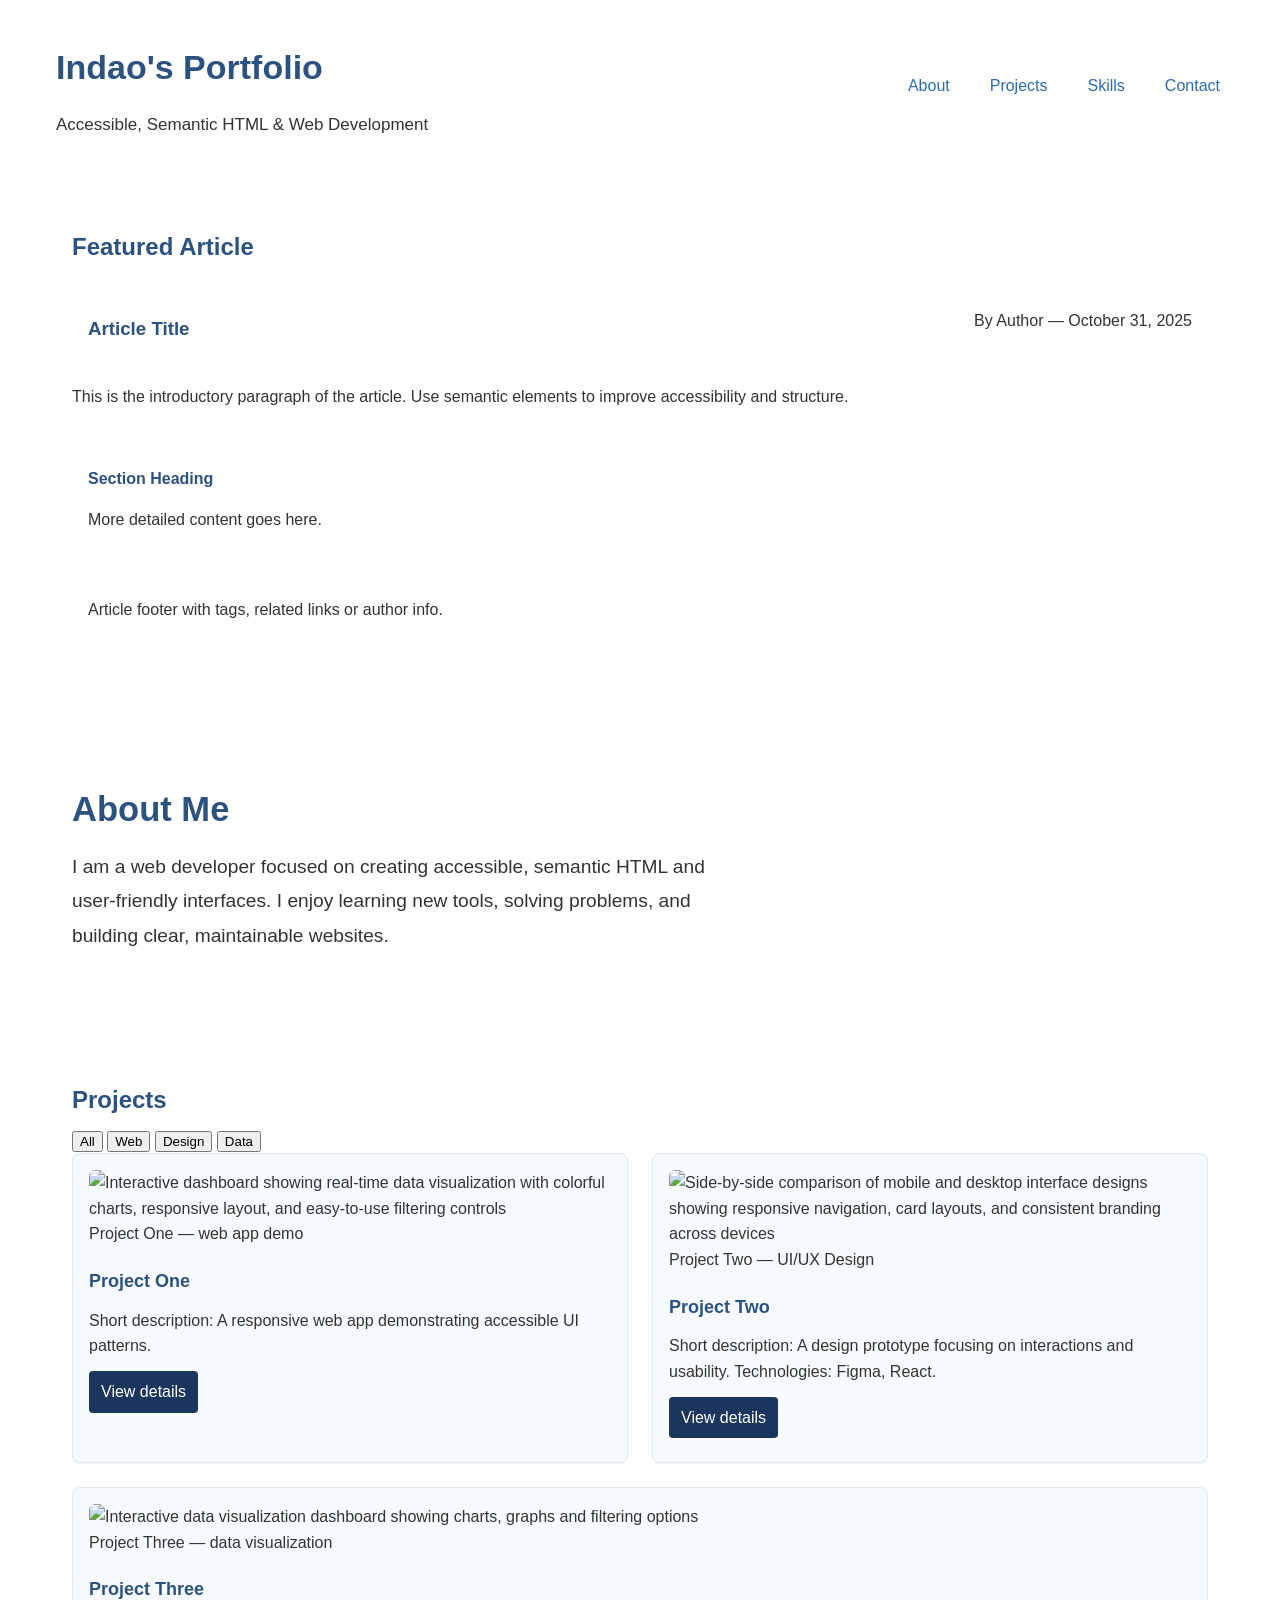
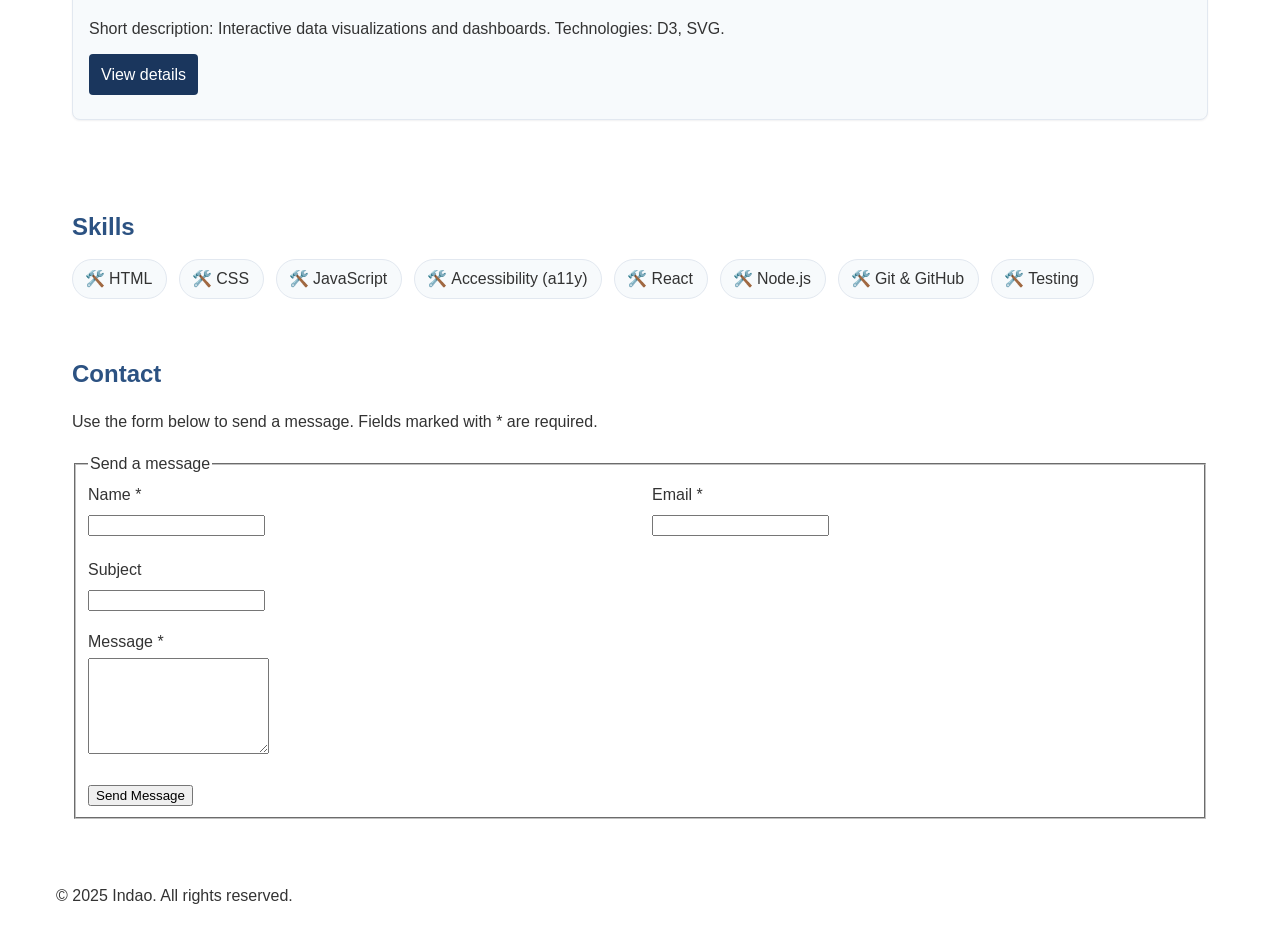
==== index.html @ 2570052a "Add files via upload" ====
<!doctype html>
<html lang="en">
<head>
    <meta charset="utf-8">
    <meta name="viewport" content="width=device-width, initial-scale=1">
    <title>Indao's Portfolio – Accessible Semantic HTML Projects</title>
    <meta name="description" content="Explore Indao's portfolio featuring accessible, semantic HTML projects, web development articles, and contact information for collaboration.">
    <link rel="stylesheet" href="styles.css">
</head>
<body>
    <header role="banner">
        <div class="site-branding">
            <h1>Indao's Portfolio</h1>
            <p class="tagline">Accessible, Semantic HTML & Web Development</p>
        </div>
        <nav role="navigation" aria-label="Main navigation">
            <button id="menu-toggle" class="menu-toggle" aria-expanded="false" aria-controls="primary-navigation">
                <span class="visually-hidden">Menu</span>
                <span class="bar bar-top"></span>
                <span class="bar bar-middle"></span>
                <span class="bar bar-bottom"></span>
            </button>
            <ul id="primary-navigation" class="main-nav" aria-hidden="true">
                <li><a href="#about-me">About</a></li>
                <li><a href="#projects">Projects</a></li>
                <li><a href="#skills">Skills</a></li>
                <li><a href="#contact">Contact</a></li>
            </ul>
        </nav>
    </header>

    <main role="main">
        <section aria-labelledby="articles-heading">
            <h2 id="articles-heading">Featured Article</h2>
            <article role="article">
                <header>
                    <h3>Article Title</h3>
                    <p class="byline">By Author — <time datetime="2025-10-31">October 31, 2025</time></p>
                </header>
                <p>This is the introductory paragraph of the article. Use semantic elements to improve accessibility and structure.</p>
                <section>
                    <h4>Section Heading</h4>
                    <p>More detailed content goes here.</p>
                </section>
                <footer>
                    <p>Article footer with tags, related links or author info.</p>
                </footer>
            </article>
        </section>

        <section id="about-me" role="region" aria-labelledby="about-me-heading">
            <h2 id="about-me-heading">About Me</h2>
            <p>I am a web developer focused on creating accessible, semantic HTML and user-friendly interfaces. I enjoy learning new tools, solving problems, and building clear, maintainable websites.</p>
        </section>

        <section id="projects" role="region" aria-labelledby="projects-heading">
            <h2 id="projects-heading">Projects</h2>

            <!-- Filter controls -->
            <div class="project-filters" role="group" aria-label="Filter projects">
                <button type="button" class="filter-btn is-active" data-filter="all" aria-pressed="true">All</button>
                <button type="button" class="filter-btn" data-filter="web" aria-pressed="false">Web</button>
                <button type="button" class="filter-btn" data-filter="design" aria-pressed="false">Design</button>
                <button type="button" class="filter-btn" data-filter="data" aria-pressed="false">Data</button>
            </div>

            <div class="projects-grid" role="list">
                <article class="project" role="listitem" data-category="web">
                    <figure>
                        <img src="placeholder1.png" 
                             alt="Interactive dashboard showing real-time data visualization with colorful charts, responsive layout, and easy-to-use filtering controls"
                             loading="lazy">
                        <figcaption>Project One — web app demo</figcaption>
                    </figure>
                    <h3>Project One</h3>
                    <p>Short description: A responsive web app demonstrating accessible UI patterns.</p>
                    <p><a href="#" tabindex="0" role="button">View details</a></p>
                </article>

                <article class="project" role="listitem" data-category="design">
                    <figure>
                        <img src="placeholder2.png" 
                             alt="Side-by-side comparison of mobile and desktop interface designs showing responsive navigation, card layouts, and consistent branding across devices"
                             loading="lazy">
                        <figcaption>Project Two — UI/UX Design</figcaption>
                    </figure>
                    <h3>Project Two</h3>
                    <p>Short description: A design prototype focusing on interactions and usability. Technologies: Figma, React.</p>
                    <p><a href="#" aria-label="View details for Project Two">View details</a></p>
                </article>

                <article class="project" role="listitem" data-category="data">
                    <figure>
                        <img src="placeholder3.png" 
                             alt="Interactive data visualization dashboard showing charts, graphs and filtering options"
                             loading="lazy">
                        <figcaption>Project Three — data visualization</figcaption>
                    </figure>
                    <h3>Project Three</h3>
                    <p>Short description: Interactive data visualizations and dashboards. Technologies: D3, SVG.</p>
                    <p><a href="#" aria-label="View details for Project Three">View details</a></p>
                </article>
            </div>
        </section>

        <section id="skills" role="region" aria-labelledby="skills-heading">
            <h2 id="skills-heading">Skills</h2>
            <ul class="skills-list">
                <li class="skill-html">HTML</li>
                <li class="skill-css">CSS</li>
                <li class="skill-js">JavaScript</li>
                <li class="skill-accessibility">Accessibility (a11y)</li>
                <li class="skill-react">React</li>
                <li class="skill-node">Node.js</li>
                <li class="skill-git">Git & GitHub</li>
                <li class="skill-testing">Testing</li>
            </ul>
        </section>

        <section id="contact" role="region" aria-labelledby="contact-heading">
          <h2 id="contact-heading">Contact</h2>
          <form action="#" method="post" class="contact-form" novalidate aria-labelledby="contact-heading" aria-describedby="contact-desc">
            <p id="contact-desc">Use the form below to send a message. Fields marked with * are required.</p>

            <fieldset>
              <legend>Send a message</legend>

              <div class="form-row">
                <label for="contact-name">Name <span aria-hidden="true">*</span></label>
                <input type="text" id="contact-name" name="name" autocomplete="name" required aria-describedby="contact-desc contact-name-error">
                <span id="contact-name-error" class="form-error" aria-live="polite" hidden></span>
              </div>

              <div class="form-row">
                <label for="contact-email">Email <span aria-hidden="true">*</span></label>
                <input type="email" id="contact-email" name="email" autocomplete="email" required aria-describedby="contact-desc contact-email-error">
                <span id="contact-email-error" class="form-error" aria-live="polite" hidden></span>
              </div>

              <div class="form-row">
                <label for="contact-subject">Subject</label>
                <input type="text" id="contact-subject" name="subject" autocomplete="off">
              </div>

              <div class="form-row">
                <label for="contact-message">Message <span aria-hidden="true">*</span></label>
                <textarea id="contact-message" name="message" rows="6" required aria-describedby="contact-desc contact-message-error"></textarea>
                <span id="contact-message-error" class="form-error" aria-live="polite" hidden></span>
              </div>

              <div class="form-row">
                <button type="submit">Send Message</button>
              </div>
            </fieldset>
          </form>
        </section>
    </main>

    <footer role="contentinfo">
        <p>&copy; 2025 Indao. All rights reserved.</p>
    </footer>

    <script src="script.js"></script>
    <!-- <script>
      // Toggle mobile navigation
      (function () {
        const button = document.getElementById('menu-toggle');
        const nav = document.querySelector('nav[role="navigation"]');
        if (!button || !nav) return;

        button.addEventListener('click', () => {
          const expanded = button.getAttribute('aria-expanded') === 'true';
          button.setAttribute('aria-expanded', String(!expanded));
          nav.classList.toggle('is-open', !expanded);
        });
      })();
    </script> -->
</body>
</html>
---- styles.css ----
:root {
  /* Color variables with good contrast ratios */
  --color-background: #ffffff;
  --color-text: #333333;         /* Contrast ratio: 12.63:1 */
  --color-heading: #2c5282;      /* Contrast ratio: 7.5:1 */
  --color-link: #2b6cb0;         /* Contrast ratio: 6.5:1 */
  --color-link-hover: #1a365d;   /* Contrast ratio: 13.5:1 */
  --font-family: 'Segoe UI', 'Roboto', 'Arial', sans-serif;
}

body {
  background-color: var(--color-background);
  color: var(--color-text);
  font-family: var(--font-family);
  margin: 0;
  padding: 0;
  line-height: 1.6;
}

main, header, footer, section {
  margin: 0 auto;
  padding: 1rem;
  max-width: 960px;
}

h1, h2, h3, h4, h5, h6 {
  color: var(--color-heading);
  margin-top: 1.5rem;
  margin-bottom: 0.5rem;
}

a {
  color: var(--color-link);
  text-decoration: underline;
}

a:hover, a:focus {
  color: var(--color-link-hover);
  text-decoration: none;
}

.contact-form label {
  color: var(--color-text);
  display: block;
  margin-bottom: 0.25rem;
}

.project {
  flex: 1 1 280px;       /* responsive columns */
  max-width: 100%;
  margin: 0;             /* use gap for spacing */
  padding: 1rem;         /* inner spacing for card content */
  background-color: #f7fafc;
  border: 1px solid #e2e8f0;
  border-radius: 8px;
  box-shadow: 0 1px 2px rgba(16,24,40,0.06);
  display: flex;
  flex-direction: column;
}

.project figure {
  margin: 0 0 0.75rem 0; /* space below image */
}

.project img {
  display: block;
  width: 100%;
  height: auto;
  border-radius: 6px;
}

.project h3 {
  margin: 0.5rem 0;
  font-size: 1.125rem;
}

.project p {
  margin: 0.25rem 0 0.5rem;
}

.project a[role="button"],
.project a {
  align-self: flex-start;
  margin-top: auto;                     /* push button/link to bottom */
  display: inline-block;
  padding: 0.5rem 0.75rem;
  border-radius: 4px;
  background-color: var(--color-link-hover);  /* strong contrast for button */
  color: #ffffff;
  text-decoration: none;
}

.project a:hover,
.project a:focus {
  background-color: #12284a;            /* darker hover for contrast */
  color: #ffffff;
}

.project a:focus-visible {
  outline: 2px solid #1a365d;
  outline-offset: 2px;
}

#about-me {
  text-align: center;              /* center on small screens for balance */
  padding: 2.5rem 1rem;            /* comfortable vertical rhythm */
  margin: 2.5rem 0;
}

#about-me h2 {
  font-size: clamp(1.75rem, 1.2rem + 1.2vw, 2.25rem); /* responsive heading */
  margin-bottom: 0.75rem;
  color: var(--color-heading);
}

#about-me p {
  font-size: clamp(1.0625rem, 1rem + 0.3vw, 1.2rem);  /* responsive body text */
  line-height: 1.8;
  max-width: 60ch;                /* optimal line length */
  margin: 0.75rem auto 0;         /* centered text block */
  color: var(--color-text);
}

/* On wider screens, left-align for readability */
@media (min-width: 768px) {
  #about-me { 
    text-align: left;
    padding: 3rem 1rem;
  }
  #about-me p {
    margin-left: 0;
    margin-right: 0;
  }
}

#projects {
  margin-top: 2rem;
}

.projects-grid {
  display: flex;
  flex-wrap: wrap;
  gap: 1.25rem;          /* spacing between cards */
  margin: 0;             /* reset default margins */
  padding: 0;            /* reset default padding */
}

/* Responsive media */
img,
video {
  max-width: 100%;
  height: auto;
  display: block;
}

figure { margin: 0; }

/* Mobile-first defaults are defined above. The queries below enhance layouts progressively. */

/* Small tablets and up */
@media (min-width: 600px) {
  .site-branding h1 { font-size: 2.125rem; }
  .site-branding .tagline { font-size: 1.0625rem; }
}

/* Tablets and up */
@media (min-width: 768px) {
  /* Header: align branding and nav horizontally */
  header {
    display: flex;
    align-items: center;
    justify-content: space-between;
    gap: 1rem;
  }
  nav[role="navigation"] { margin-top: 0; }
  .main-nav { justify-content: flex-end; }

  /* Projects: slightly larger cards */
  .project { flex: 1 1 320px; }

  /* Skills: roomier spacing */
  .skills-list { gap: 0.75rem 1rem; }
  .skills-list li { font-size: 1rem; }

  /* Contact form: two-column layout */
  .contact-form fieldset {
    display: grid;
    grid-template-columns: 1fr 1fr;
    gap: 1rem 1.5rem;
  }
  /* First two rows side-by-side, rest full-width */
  .contact-form .form-row:nth-of-type(1) { grid-column: 1; }
  .contact-form .form-row:nth-of-type(2) { grid-column: 2; }
  .contact-form .form-row:nth-of-type(3),
  .contact-form .form-row:nth-of-type(4),
  .contact-form .form-row:nth-of-type(5) { grid-column: 1 / -1; }
  .contact-form .form-row:last-child { justify-self: start; }
}

/* Laptops and up */
@media (min-width: 1024px) {
  /* Wider content container */
  main, header, footer, section { max-width: 1100px; }

  /* Projects: wider cards, more gap */
  .projects-grid { gap: 1.5rem; }
  .project { flex: 1 1 360px; }
}

/* Desktops and wide screens */
@media (min-width: 1280px) {
  main, header, footer, section { max-width: 1200px; }
  .project { flex: 1 1 380px; }
}

#skills {
  margin-top: 2rem;
}

#skills h2 {
  margin-bottom: 0.75rem;
}

.skills-list {
  list-style: none;
  margin: 0.5rem 0 0;
  padding: 0;
  display: flex;
  flex-wrap: wrap;
  gap: 0.5rem 0.75rem;
}

.skills-list li {
  position: relative;
  padding: 0.5rem 0.875rem 0.5rem 2.25rem; /* room for icon */
  border: 1px solid #e2e8f0;
  background-color: #f7fafc;
  color: var(--color-text);
  border-radius: 999px; /* pill style */
  font-size: 0.995rem;
  line-height: 1.4;
}

.skills-list li::before {
  content: "🛠️";            /* default icon (decorative) */
  position: absolute;
  left: 0.75rem;
  top: 50%;
  transform: translateY(-50%);
  font-size: 1rem;
}

/* Per-skill icons */
.skill-html::before { content: "🌐"; }
.skill-css::before { content: "🎨"; }
.skill-js::before { content: "⚡"; }
.skill-accessibility::before { content: "♿"; }
.skill-react::before { content: "⚛️"; }
.skill-node::before { content: "🧩"; }
.skill-git::before { content: "🔀"; }
.skill-testing::before { content: "✅"; }

/* Consistent box sizing */
*,
*::before,
*::after {
  box-sizing: border-box;
}

/* Mobile-first navigation: hide menu, show hamburger */
nav[role="navigation"] { position: relative; }

.menu-toggle {
  width: 44px;
  height: 44px;
  border: 1px solid #e2e8f0;
  background: #ffffff;
  color: var(--color-text);
  border-radius: 6px;
  cursor: pointer;
  display: inline-flex;
  align-items: center;
  justify-content: center;
  z-index: 1001;
}

.menu-toggle .bar {
  width: 22px;
  height: 2px;
  background: var(--color-text);
  display: block;
  margin: 3px 0;
  transition: transform 0.2s ease, opacity 0.2s ease, background 0.2s ease;
}

.main-nav {
  list-style: none;
  margin: 0.5rem 0 0;
  padding: 0.5rem;
  display: none; /* hidden by default on mobile */
  position: absolute;
  top: 100%;
  left: 0; right: 0;
  background: #ffffff;
  border: 1px solid #e2e8f0;
  border-radius: 8px;
  box-shadow: 0 8px 24px rgba(16,24,40,0.08);
  z-index: 1000;
}

.main-nav li { margin: 0; }

.main-nav a {
  display: block;
  padding: 0.625rem 0.75rem;
  color: var(--color-link);
  text-decoration: none;
  border-radius: 4px;
}

.main-nav a:hover,
.main-nav a:focus {
  background: #e2e8f0;
  color: var(--color-link-hover);
}

/* Open state toggled by JS */
nav.is-open .main-nav { display: block; }
nav.is-open .menu-toggle .bar-top { -webkit-transform: translateY(5px) rotate(45deg); transform: translateY(5px) rotate(45deg); }
nav.is-open .menu-toggle .bar-middle { opacity: 0; }
nav.is-open .menu-toggle .bar-bottom { -webkit-transform: translateY(-5px) rotate(-45deg); transform: translateY(-5px) rotate(-45deg); }

/* Desktop nav: reveal menu, hide hamburger at 768px+ */
@media (min-width: 768px) {
  .menu-toggle { display: none; }
  .main-nav {
    position: static;
    display: -webkit-box;
    display: -ms-flexbox;
    display: flex;
    gap: 2rem;
    padding: 0;
    margin: 0;
    box-shadow: none;
    border: 0;
    background: transparent;
  }
  .main-nav a { padding: 0.5rem 0.25rem; }
}

/* Fallback when flex gap is not supported (old Safari/Android) */
@supports not (gap: 1rem) {
  .projects-grid,
  .skills-list {
    margin: -10px;
  }
  .projects-grid > * {
    margin: 10px;
  }
  .skills-list > li {
    margin: 10px;
  }
}

/* Fallback font sizes when clamp() is not supported */
@supports not (font-size: clamp(1rem, 2vw, 3rem)) {
  #about-me h2 { font-size: 2rem; }
  #about-me p  { font-size: 1.125rem; }
}

/* Improve visually-hidden compatibility */
.visually-hidden {
  position: absolute !important;
  width: 1px; height: 1px;
  padding: 0; margin: -1px;
  overflow: hidden;
  clip: rect(0, 0, 0, 0);
  -webkit-clip-path: inset(50%);
  clip-path: inset(50%);
  white-space: nowrap; border: 0;
}

.form-error {
  color: #b91c1c; /* accessible red on white */
  font-size: 0.9375rem;
  margin-top: 0.25rem;
  display: block;
}

[aria-invalid="true"] {
  border-color: #b91c1c;
  outline-color: #b91c1c;
}

/* Lightbox styles (needed for modal image viewer) */
.lightbox[hidden] { display: none; }
.lightbox {
  position: fixed;
  inset: 0;
  z-index: 2000;
}
.lightbox__backdrop {
  position: absolute;
  inset: 0;
  background: rgba(0,0,0,0.6);
}
.lightbox__dialog {
  position: relative;
  max-width: min(90vw, 1000px);
  max-height: 90vh;
  margin: 5vh auto;
  display: flex;
  align-items: center;
  justify-content: center;
}
.lightbox__figure { margin: 0; }
.lightbox__figure img {
  max-width: 100%;
  max-height: 80vh;
  border-radius: 8px;
  box-shadow: 0 8px 32px rgba(0,0,0,0.35);
  display: block;
}
.lightbox__close {
  position: absolute;
  top: 0.5rem; right: 0.5rem;
  width: 40px; height: 40px;
  border-radius: 999px;
  border: 1px solid #e2e8f0;
  background: #ffffff;
  color: var(--color-link-hover);
  font-size: 1.25rem; line-height: 1;
  display: inline-flex; align-items: center; justify-content: center;
  cursor: pointer;
}
.lightbox__close:hover,
.lightbox__close:focus {
  background: #e2e8f0;
  outline: 2px solid var(--color-link-hover);
  outline-offset: 2px;
}
body.no-scroll { overflow: hidden; }

/* Respect reduced motion */
@media (prefers-reduced-motion: reduce) {
  * { scroll-behavior: auto !important; }
  .menu-toggle .bar,
  .project a { transition: none !important; }
}
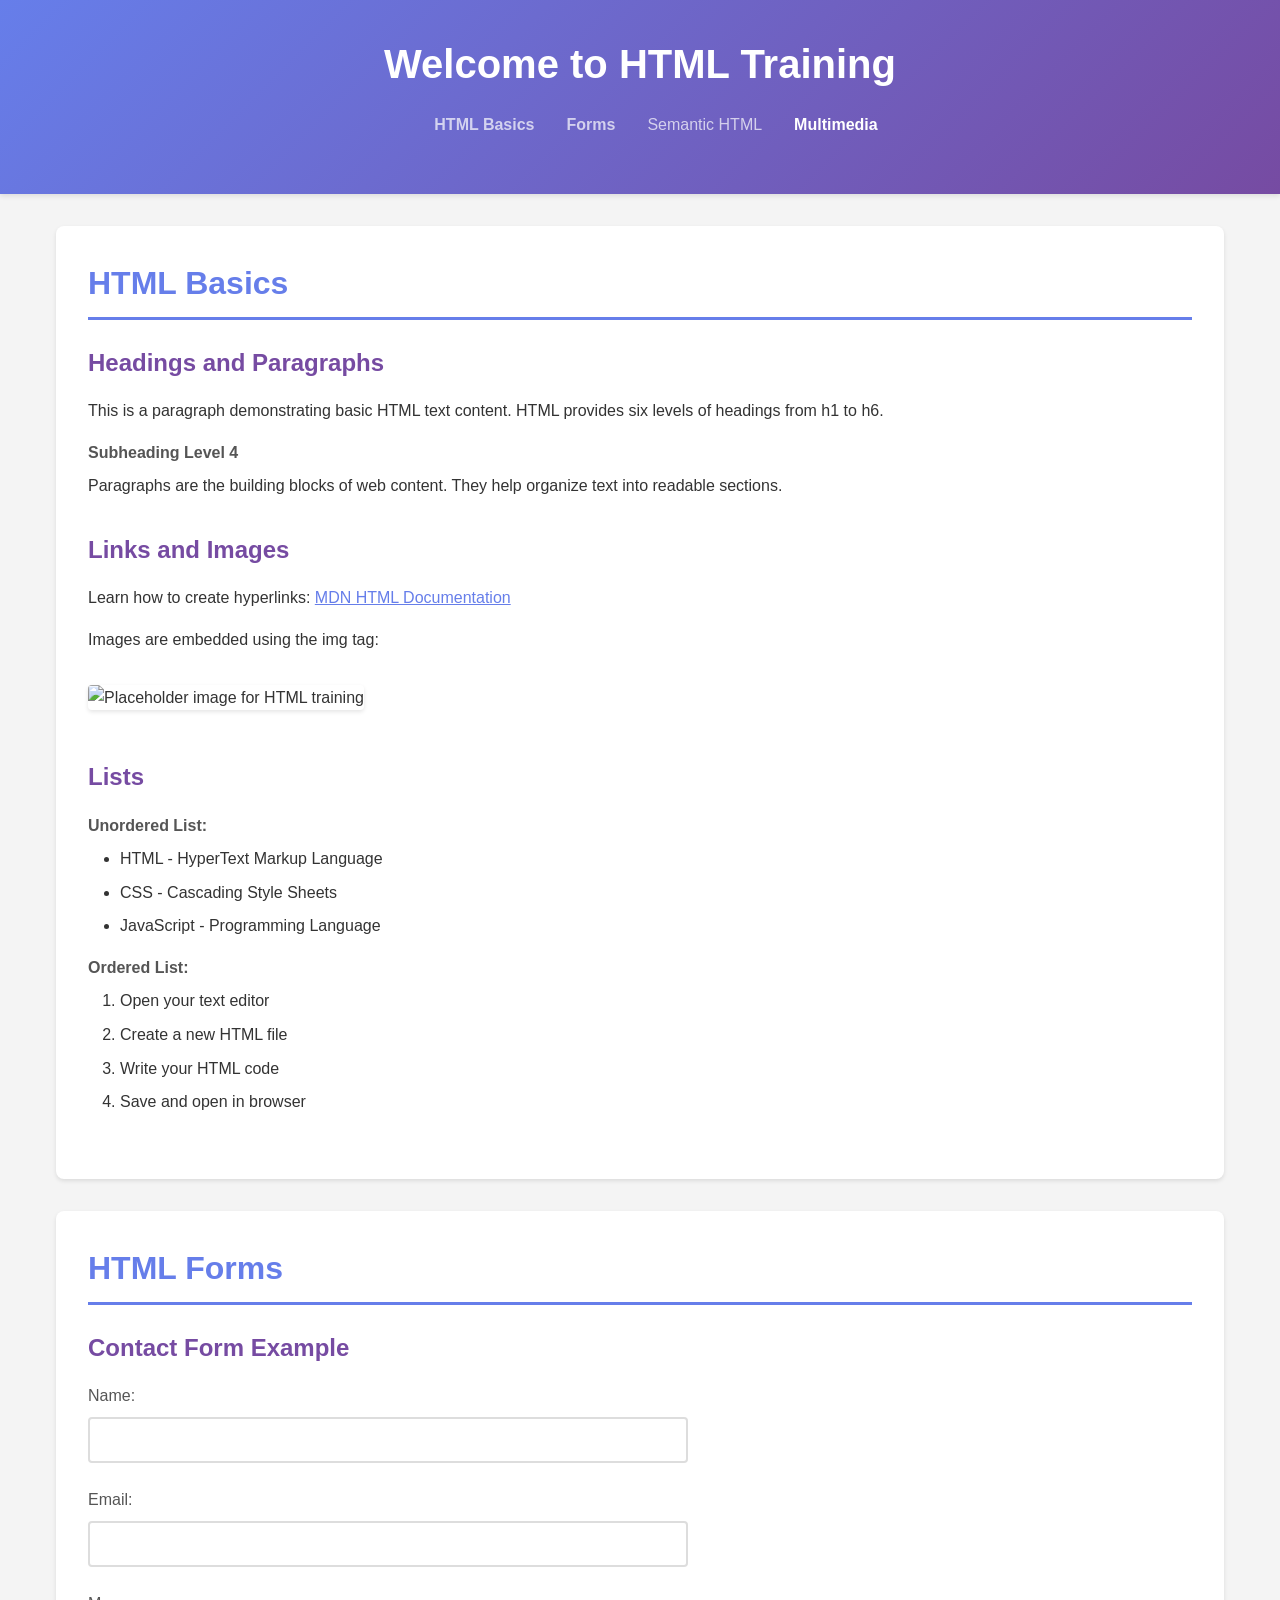
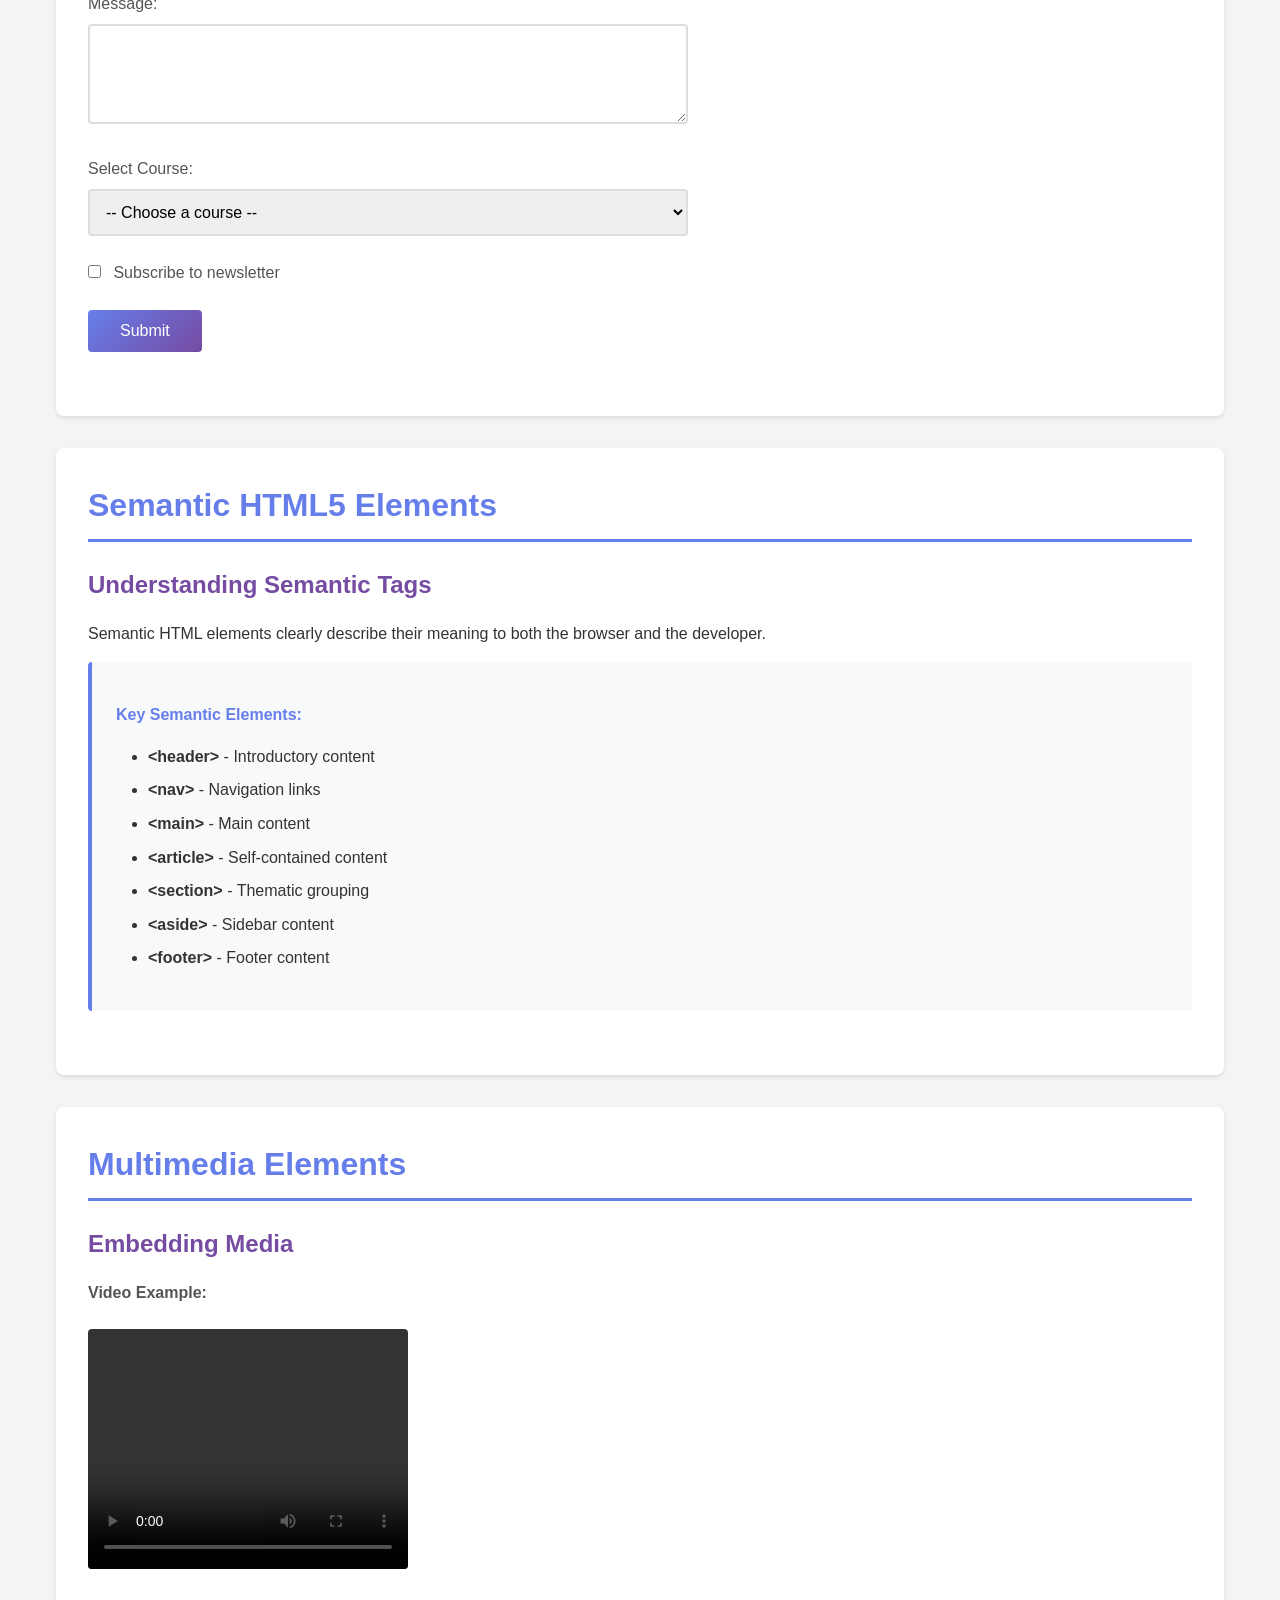
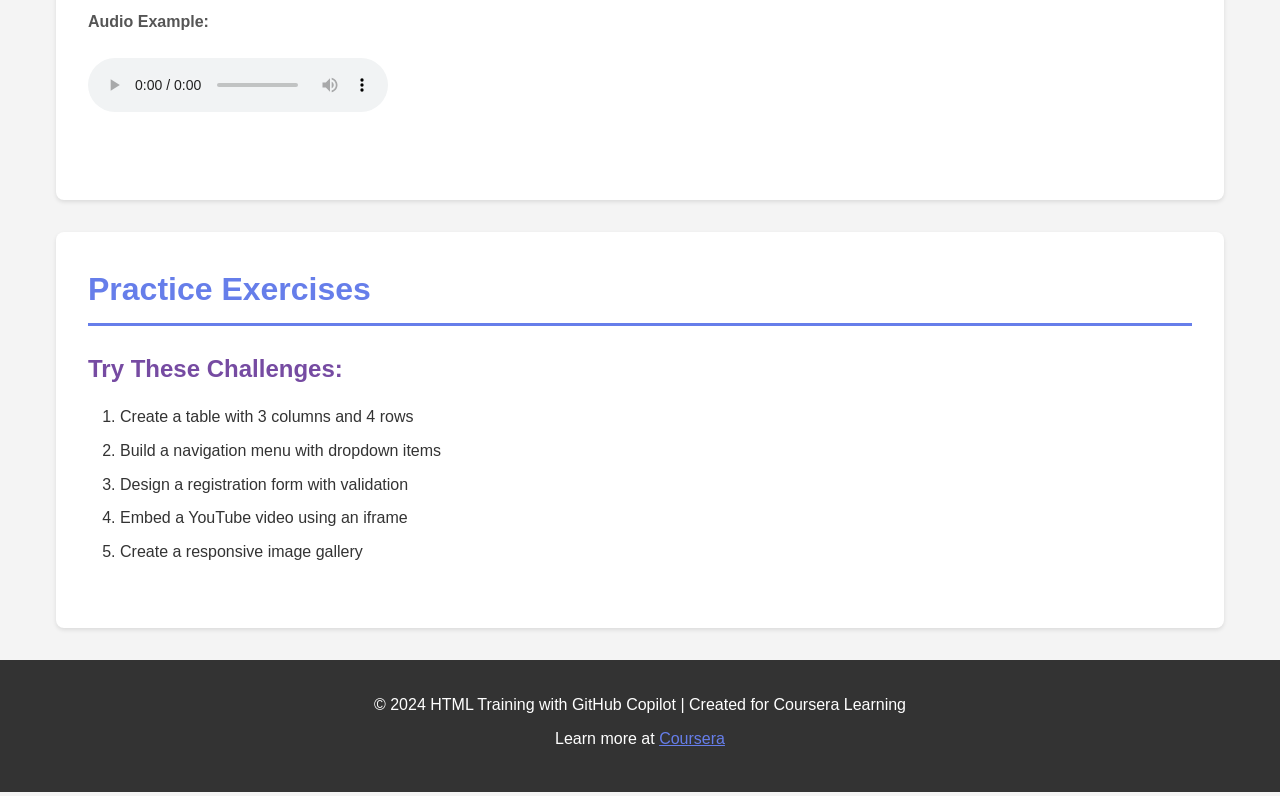
==== commit e7138f5b: "Add comprehensive HTML training materials with examples Co-authored-by: ismailandao <68357915+ismail" ====
--- a/index.html
+++ b/index.html
@@ -1,179 +1,162 @@
-<!doctype html>
-<html lang="en">
-<head>
-    <meta charset="utf-8">
-    <meta name="viewport" content="width=device-width, initial-scale=1">
-    <title>Indao's Portfolio – Accessible Semantic HTML Projects</title>
-    <meta name="description" content="Explore Indao's portfolio featuring accessible, semantic HTML projects, web development articles, and contact information for collaboration.">
-    <link rel="stylesheet" href="styles.css">
-</head>
-<body>
-    <header role="banner">
-        <div class="site-branding">
-            <h1>Indao's Portfolio</h1>
-            <p class="tagline">Accessible, Semantic HTML & Web Development</p>
-        </div>
-        <nav role="navigation" aria-label="Main navigation">
-            <button id="menu-toggle" class="menu-toggle" aria-expanded="false" aria-controls="primary-navigation">
-                <span class="visually-hidden">Menu</span>
-                <span class="bar bar-top"></span>
-                <span class="bar bar-middle"></span>
-                <span class="bar bar-bottom"></span>
-            </button>
-            <ul id="primary-navigation" class="main-nav" aria-hidden="true">
-                <li><a href="#about-me">About</a></li>
-                <li><a href="#projects">Projects</a></li>
-                <li><a href="#skills">Skills</a></li>
-                <li><a href="#contact">Contact</a></li>
-            </ul>
-        </nav>
-    </header>
-
-    <main role="main">
-        <section aria-labelledby="articles-heading">
-            <h2 id="articles-heading">Featured Article</h2>
-            <article role="article">
-                <header>
-                    <h3>Article Title</h3>
-                    <p class="byline">By Author — <time datetime="2025-10-31">October 31, 2025</time></p>
-                </header>
-                <p>This is the introductory paragraph of the article. Use semantic elements to improve accessibility and structure.</p>
-                <section>
-                    <h4>Section Heading</h4>
-                    <p>More detailed content goes here.</p>
-                </section>
-                <footer>
-                    <p>Article footer with tags, related links or author info.</p>
-                </footer>
-            </article>
-        </section>
-
-        <section id="about-me" role="region" aria-labelledby="about-me-heading">
-            <h2 id="about-me-heading">About Me</h2>
-            <p>I am a web developer focused on creating accessible, semantic HTML and user-friendly interfaces. I enjoy learning new tools, solving problems, and building clear, maintainable websites.</p>
-        </section>
-
-        <section id="projects" role="region" aria-labelledby="projects-heading">
-            <h2 id="projects-heading">Projects</h2>
-
-            <!-- Filter controls -->
-            <div class="project-filters" role="group" aria-label="Filter projects">
-                <button type="button" class="filter-btn is-active" data-filter="all" aria-pressed="true">All</button>
-                <button type="button" class="filter-btn" data-filter="web" aria-pressed="false">Web</button>
-                <button type="button" class="filter-btn" data-filter="design" aria-pressed="false">Design</button>
-                <button type="button" class="filter-btn" data-filter="data" aria-pressed="false">Data</button>
-            </div>
-
-            <div class="projects-grid" role="list">
-                <article class="project" role="listitem" data-category="web">
-                    <figure>
-                        <img src="placeholder1.png" 
-                             alt="Interactive dashboard showing real-time data visualization with colorful charts, responsive layout, and easy-to-use filtering controls"
-                             loading="lazy">
-                        <figcaption>Project One — web app demo</figcaption>
-                    </figure>
-                    <h3>Project One</h3>
-                    <p>Short description: A responsive web app demonstrating accessible UI patterns.</p>
-                    <p><a href="#" tabindex="0" role="button">View details</a></p>
-                </article>
-
-                <article class="project" role="listitem" data-category="design">
-                    <figure>
-                        <img src="placeholder2.png" 
-                             alt="Side-by-side comparison of mobile and desktop interface designs showing responsive navigation, card layouts, and consistent branding across devices"
-                             loading="lazy">
-                        <figcaption>Project Two — UI/UX Design</figcaption>
-                    </figure>
-                    <h3>Project Two</h3>
-                    <p>Short description: A design prototype focusing on interactions and usability. Technologies: Figma, React.</p>
-                    <p><a href="#" aria-label="View details for Project Two">View details</a></p>
-                </article>
-
-                <article class="project" role="listitem" data-category="data">
-                    <figure>
-                        <img src="placeholder3.png" 
-                             alt="Interactive data visualization dashboard showing charts, graphs and filtering options"
-                             loading="lazy">
-                        <figcaption>Project Three — data visualization</figcaption>
-                    </figure>
-                    <h3>Project Three</h3>
-                    <p>Short description: Interactive data visualizations and dashboards. Technologies: D3, SVG.</p>
-                    <p><a href="#" aria-label="View details for Project Three">View details</a></p>
-                </article>
-            </div>
-        </section>
-
-        <section id="skills" role="region" aria-labelledby="skills-heading">
-            <h2 id="skills-heading">Skills</h2>
-            <ul class="skills-list">
-                <li class="skill-html">HTML</li>
-                <li class="skill-css">CSS</li>
-                <li class="skill-js">JavaScript</li>
-                <li class="skill-accessibility">Accessibility (a11y)</li>
-                <li class="skill-react">React</li>
-                <li class="skill-node">Node.js</li>
-                <li class="skill-git">Git & GitHub</li>
-                <li class="skill-testing">Testing</li>
-            </ul>
-        </section>
-
-        <section id="contact" role="region" aria-labelledby="contact-heading">
-          <h2 id="contact-heading">Contact</h2>
-          <form action="#" method="post" class="contact-form" novalidate aria-labelledby="contact-heading" aria-describedby="contact-desc">
-            <p id="contact-desc">Use the form below to send a message. Fields marked with * are required.</p>
-
-            <fieldset>
-              <legend>Send a message</legend>
-
-              <div class="form-row">
-                <label for="contact-name">Name <span aria-hidden="true">*</span></label>
-                <input type="text" id="contact-name" name="name" autocomplete="name" required aria-describedby="contact-desc contact-name-error">
-                <span id="contact-name-error" class="form-error" aria-live="polite" hidden></span>
-              </div>
-
-              <div class="form-row">
-                <label for="contact-email">Email <span aria-hidden="true">*</span></label>
-                <input type="email" id="contact-email" name="email" autocomplete="email" required aria-describedby="contact-desc contact-email-error">
-                <span id="contact-email-error" class="form-error" aria-live="polite" hidden></span>
-              </div>
-
-              <div class="form-row">
-                <label for="contact-subject">Subject</label>
-                <input type="text" id="contact-subject" name="subject" autocomplete="off">
-              </div>
-
-              <div class="form-row">
-                <label for="contact-message">Message <span aria-hidden="true">*</span></label>
-                <textarea id="contact-message" name="message" rows="6" required aria-describedby="contact-desc contact-message-error"></textarea>
-                <span id="contact-message-error" class="form-error" aria-live="polite" hidden></span>
-              </div>
-
-              <div class="form-row">
-                <button type="submit">Send Message</button>
-              </div>
-            </fieldset>
-          </form>
-        </section>
-    </main>
-
-    <footer role="contentinfo">
-        <p>&copy; 2025 Indao. All rights reserved.</p>
-    </footer>
-
-    <script src="script.js"></script>
-    <!-- <script>
-      // Toggle mobile navigation
-      (function () {
-        const button = document.getElementById('menu-toggle');
-        const nav = document.querySelector('nav[role="navigation"]');
-        if (!button || !nav) return;
-
-        button.addEventListener('click', () => {
-          const expanded = button.getAttribute('aria-expanded') === 'true';
-          button.setAttribute('aria-expanded', String(!expanded));
-          nav.classList.toggle('is-open', !expanded);
-        });
-      })();
-    </script> -->
-</body>
-</html>+<!DOCTYPE html>
+<html lang="en">
+<head>
+    <meta charset="UTF-8">
+    <meta name="viewport" content="width=device-width, initial-scale=1.0">
+    <title>HTML Training with GitHub Copilot</title>
+    <link rel="stylesheet" href="styles.css">
+</head>
+<body>
+    <header>
+        <h1>Welcome to HTML Training</h1>
+        <nav>
+            <ul>
+                <li><a href="#basics">HTML Basics</a></li>
+                <li><a href="#forms">Forms</a></li>
+                <li><a href="#semantic">Semantic HTML</a></li>
+                <li><a href="#multimedia">Multimedia</a></li>
+            </ul>
+        </nav>
+    </header>
+
+    <main>
+        <section id="basics">
+            <h2>HTML Basics</h2>
+            <article>
+                <h3>Headings and Paragraphs</h3>
+                <p>This is a paragraph demonstrating basic HTML text content. HTML provides six levels of headings from h1 to h6.</p>
+                <h4>Subheading Level 4</h4>
+                <p>Paragraphs are the building blocks of web content. They help organize text into readable sections.</p>
+            </article>
+
+            <article>
+                <h3>Links and Images</h3>
+                <p>Learn how to create hyperlinks: <a href="https://developer.mozilla.org/en-US/docs/Web/HTML" target="_blank">MDN HTML Documentation</a></p>
+                <p>Images are embedded using the img tag:</p>
+                <img src="https://via.placeholder.com/300x200" alt="Placeholder image for HTML training">
+            </article>
+
+            <article>
+                <h3>Lists</h3>
+                <h4>Unordered List:</h4>
+                <ul>
+                    <li>HTML - HyperText Markup Language</li>
+                    <li>CSS - Cascading Style Sheets</li>
+                    <li>JavaScript - Programming Language</li>
+                </ul>
+
+                <h4>Ordered List:</h4>
+                <ol>
+                    <li>Open your text editor</li>
+                    <li>Create a new HTML file</li>
+                    <li>Write your HTML code</li>
+                    <li>Save and open in browser</li>
+                </ol>
+            </article>
+        </section>
+
+        <section id="forms">
+            <h2>HTML Forms</h2>
+            <article>
+                <h3>Contact Form Example</h3>
+                <form id="contactForm">
+                    <div class="form-group">
+                        <label for="name">Name:</label>
+                        <input type="text" id="name" name="name" required>
+                    </div>
+
+                    <div class="form-group">
+                        <label for="email">Email:</label>
+                        <input type="email" id="email" name="email" required>
+                    </div>
+
+                    <div class="form-group">
+                        <label for="message">Message:</label>
+                        <textarea id="message" name="message" rows="4" required></textarea>
+                    </div>
+
+                    <div class="form-group">
+                        <label for="course">Select Course:</label>
+                        <select id="course" name="course">
+                            <option value="">-- Choose a course --</option>
+                            <option value="html">HTML Fundamentals</option>
+                            <option value="css">CSS Styling</option>
+                            <option value="javascript">JavaScript Basics</option>
+                            <option value="responsive">Responsive Design</option>
+                        </select>
+                    </div>
+
+                    <div class="form-group">
+                        <label>
+                            <input type="checkbox" name="newsletter" value="yes">
+                            Subscribe to newsletter
+                        </label>
+                    </div>
+
+                    <button type="submit">Submit</button>
+                </form>
+            </article>
+        </section>
+
+        <section id="semantic">
+            <h2>Semantic HTML5 Elements</h2>
+            <article>
+                <h3>Understanding Semantic Tags</h3>
+                <p>Semantic HTML elements clearly describe their meaning to both the browser and the developer.</p>
+                
+                <aside>
+                    <h4>Key Semantic Elements:</h4>
+                    <ul>
+                        <li><strong>&lt;header&gt;</strong> - Introductory content</li>
+                        <li><strong>&lt;nav&gt;</strong> - Navigation links</li>
+                        <li><strong>&lt;main&gt;</strong> - Main content</li>
+                        <li><strong>&lt;article&gt;</strong> - Self-contained content</li>
+                        <li><strong>&lt;section&gt;</strong> - Thematic grouping</li>
+                        <li><strong>&lt;aside&gt;</strong> - Sidebar content</li>
+                        <li><strong>&lt;footer&gt;</strong> - Footer content</li>
+                    </ul>
+                </aside>
+            </article>
+        </section>
+
+        <section id="multimedia">
+            <h2>Multimedia Elements</h2>
+            <article>
+                <h3>Embedding Media</h3>
+                <h4>Video Example:</h4>
+                <video width="320" height="240" controls>
+                    <source src="sample-video.mp4" type="video/mp4">
+                    Your browser does not support the video tag.
+                </video>
+
+                <h4>Audio Example:</h4>
+                <audio controls>
+                    <source src="sample-audio.mp3" type="audio/mpeg">
+                    Your browser does not support the audio element.
+                </audio>
+            </article>
+        </section>
+
+        <section id="practice">
+            <h2>Practice Exercises</h2>
+            <article>
+                <h3>Try These Challenges:</h3>
+                <ol>
+                    <li>Create a table with 3 columns and 4 rows</li>
+                    <li>Build a navigation menu with dropdown items</li>
+                    <li>Design a registration form with validation</li>
+                    <li>Embed a YouTube video using an iframe</li>
+                    <li>Create a responsive image gallery</li>
+                </ol>
+            </article>
+        </section>
+    </main>
+
+    <footer>
+        <p>&copy; 2024 HTML Training with GitHub Copilot | Created for Coursera Learning</p>
+        <p>Learn more at <a href="https://www.coursera.org" target="_blank">Coursera</a></p>
+    </footer>
+
+    <script src="script.js"></script>
+</body>
+</html>
--- a/styles.css
+++ b/styles.css
@@ -1,449 +1,238 @@
-:root {
-  /* Color variables with good contrast ratios */
-  --color-background: #ffffff;
-  --color-text: #333333;         /* Contrast ratio: 12.63:1 */
-  --color-heading: #2c5282;      /* Contrast ratio: 7.5:1 */
-  --color-link: #2b6cb0;         /* Contrast ratio: 6.5:1 */
-  --color-link-hover: #1a365d;   /* Contrast ratio: 13.5:1 */
-  --font-family: 'Segoe UI', 'Roboto', 'Arial', sans-serif;
-}
-
-body {
-  background-color: var(--color-background);
-  color: var(--color-text);
-  font-family: var(--font-family);
-  margin: 0;
-  padding: 0;
-  line-height: 1.6;
-}
-
-main, header, footer, section {
-  margin: 0 auto;
-  padding: 1rem;
-  max-width: 960px;
-}
-
-h1, h2, h3, h4, h5, h6 {
-  color: var(--color-heading);
-  margin-top: 1.5rem;
-  margin-bottom: 0.5rem;
-}
-
-a {
-  color: var(--color-link);
-  text-decoration: underline;
-}
-
-a:hover, a:focus {
-  color: var(--color-link-hover);
-  text-decoration: none;
-}
-
-.contact-form label {
-  color: var(--color-text);
-  display: block;
-  margin-bottom: 0.25rem;
-}
-
-.project {
-  flex: 1 1 280px;       /* responsive columns */
-  max-width: 100%;
-  margin: 0;             /* use gap for spacing */
-  padding: 1rem;         /* inner spacing for card content */
-  background-color: #f7fafc;
-  border: 1px solid #e2e8f0;
-  border-radius: 8px;
-  box-shadow: 0 1px 2px rgba(16,24,40,0.06);
-  display: flex;
-  flex-direction: column;
-}
-
-.project figure {
-  margin: 0 0 0.75rem 0; /* space below image */
-}
-
-.project img {
-  display: block;
-  width: 100%;
-  height: auto;
-  border-radius: 6px;
-}
-
-.project h3 {
-  margin: 0.5rem 0;
-  font-size: 1.125rem;
-}
-
-.project p {
-  margin: 0.25rem 0 0.5rem;
-}
-
-.project a[role="button"],
-.project a {
-  align-self: flex-start;
-  margin-top: auto;                     /* push button/link to bottom */
-  display: inline-block;
-  padding: 0.5rem 0.75rem;
-  border-radius: 4px;
-  background-color: var(--color-link-hover);  /* strong contrast for button */
-  color: #ffffff;
-  text-decoration: none;
-}
-
-.project a:hover,
-.project a:focus {
-  background-color: #12284a;            /* darker hover for contrast */
-  color: #ffffff;
-}
-
-.project a:focus-visible {
-  outline: 2px solid #1a365d;
-  outline-offset: 2px;
-}
-
-#about-me {
-  text-align: center;              /* center on small screens for balance */
-  padding: 2.5rem 1rem;            /* comfortable vertical rhythm */
-  margin: 2.5rem 0;
-}
-
-#about-me h2 {
-  font-size: clamp(1.75rem, 1.2rem + 1.2vw, 2.25rem); /* responsive heading */
-  margin-bottom: 0.75rem;
-  color: var(--color-heading);
-}
-
-#about-me p {
-  font-size: clamp(1.0625rem, 1rem + 0.3vw, 1.2rem);  /* responsive body text */
-  line-height: 1.8;
-  max-width: 60ch;                /* optimal line length */
-  margin: 0.75rem auto 0;         /* centered text block */
-  color: var(--color-text);
-}
-
-/* On wider screens, left-align for readability */
-@media (min-width: 768px) {
-  #about-me { 
-    text-align: left;
-    padding: 3rem 1rem;
-  }
-  #about-me p {
-    margin-left: 0;
-    margin-right: 0;
-  }
-}
-
-#projects {
-  margin-top: 2rem;
-}
-
-.projects-grid {
-  display: flex;
-  flex-wrap: wrap;
-  gap: 1.25rem;          /* spacing between cards */
-  margin: 0;             /* reset default margins */
-  padding: 0;            /* reset default padding */
-}
-
-/* Responsive media */
-img,
-video {
-  max-width: 100%;
-  height: auto;
-  display: block;
-}
-
-figure { margin: 0; }
-
-/* Mobile-first defaults are defined above. The queries below enhance layouts progressively. */
-
-/* Small tablets and up */
-@media (min-width: 600px) {
-  .site-branding h1 { font-size: 2.125rem; }
-  .site-branding .tagline { font-size: 1.0625rem; }
-}
-
-/* Tablets and up */
-@media (min-width: 768px) {
-  /* Header: align branding and nav horizontally */
-  header {
-    display: flex;
-    align-items: center;
-    justify-content: space-between;
-    gap: 1rem;
-  }
-  nav[role="navigation"] { margin-top: 0; }
-  .main-nav { justify-content: flex-end; }
-
-  /* Projects: slightly larger cards */
-  .project { flex: 1 1 320px; }
-
-  /* Skills: roomier spacing */
-  .skills-list { gap: 0.75rem 1rem; }
-  .skills-list li { font-size: 1rem; }
-
-  /* Contact form: two-column layout */
-  .contact-form fieldset {
-    display: grid;
-    grid-template-columns: 1fr 1fr;
-    gap: 1rem 1.5rem;
-  }
-  /* First two rows side-by-side, rest full-width */
-  .contact-form .form-row:nth-of-type(1) { grid-column: 1; }
-  .contact-form .form-row:nth-of-type(2) { grid-column: 2; }
-  .contact-form .form-row:nth-of-type(3),
-  .contact-form .form-row:nth-of-type(4),
-  .contact-form .form-row:nth-of-type(5) { grid-column: 1 / -1; }
-  .contact-form .form-row:last-child { justify-self: start; }
-}
-
-/* Laptops and up */
-@media (min-width: 1024px) {
-  /* Wider content container */
-  main, header, footer, section { max-width: 1100px; }
-
-  /* Projects: wider cards, more gap */
-  .projects-grid { gap: 1.5rem; }
-  .project { flex: 1 1 360px; }
-}
-
-/* Desktops and wide screens */
-@media (min-width: 1280px) {
-  main, header, footer, section { max-width: 1200px; }
-  .project { flex: 1 1 380px; }
-}
-
-#skills {
-  margin-top: 2rem;
-}
-
-#skills h2 {
-  margin-bottom: 0.75rem;
-}
-
-.skills-list {
-  list-style: none;
-  margin: 0.5rem 0 0;
-  padding: 0;
-  display: flex;
-  flex-wrap: wrap;
-  gap: 0.5rem 0.75rem;
-}
-
-.skills-list li {
-  position: relative;
-  padding: 0.5rem 0.875rem 0.5rem 2.25rem; /* room for icon */
-  border: 1px solid #e2e8f0;
-  background-color: #f7fafc;
-  color: var(--color-text);
-  border-radius: 999px; /* pill style */
-  font-size: 0.995rem;
-  line-height: 1.4;
-}
-
-.skills-list li::before {
-  content: "🛠️";            /* default icon (decorative) */
-  position: absolute;
-  left: 0.75rem;
-  top: 50%;
-  transform: translateY(-50%);
-  font-size: 1rem;
-}
-
-/* Per-skill icons */
-.skill-html::before { content: "🌐"; }
-.skill-css::before { content: "🎨"; }
-.skill-js::before { content: "⚡"; }
-.skill-accessibility::before { content: "♿"; }
-.skill-react::before { content: "⚛️"; }
-.skill-node::before { content: "🧩"; }
-.skill-git::before { content: "🔀"; }
-.skill-testing::before { content: "✅"; }
-
-/* Consistent box sizing */
-*,
-*::before,
-*::after {
-  box-sizing: border-box;
-}
-
-/* Mobile-first navigation: hide menu, show hamburger */
-nav[role="navigation"] { position: relative; }
-
-.menu-toggle {
-  width: 44px;
-  height: 44px;
-  border: 1px solid #e2e8f0;
-  background: #ffffff;
-  color: var(--color-text);
-  border-radius: 6px;
-  cursor: pointer;
-  display: inline-flex;
-  align-items: center;
-  justify-content: center;
-  z-index: 1001;
-}
-
-.menu-toggle .bar {
-  width: 22px;
-  height: 2px;
-  background: var(--color-text);
-  display: block;
-  margin: 3px 0;
-  transition: transform 0.2s ease, opacity 0.2s ease, background 0.2s ease;
-}
-
-.main-nav {
-  list-style: none;
-  margin: 0.5rem 0 0;
-  padding: 0.5rem;
-  display: none; /* hidden by default on mobile */
-  position: absolute;
-  top: 100%;
-  left: 0; right: 0;
-  background: #ffffff;
-  border: 1px solid #e2e8f0;
-  border-radius: 8px;
-  box-shadow: 0 8px 24px rgba(16,24,40,0.08);
-  z-index: 1000;
-}
-
-.main-nav li { margin: 0; }
-
-.main-nav a {
-  display: block;
-  padding: 0.625rem 0.75rem;
-  color: var(--color-link);
-  text-decoration: none;
-  border-radius: 4px;
-}
-
-.main-nav a:hover,
-.main-nav a:focus {
-  background: #e2e8f0;
-  color: var(--color-link-hover);
-}
-
-/* Open state toggled by JS */
-nav.is-open .main-nav { display: block; }
-nav.is-open .menu-toggle .bar-top { -webkit-transform: translateY(5px) rotate(45deg); transform: translateY(5px) rotate(45deg); }
-nav.is-open .menu-toggle .bar-middle { opacity: 0; }
-nav.is-open .menu-toggle .bar-bottom { -webkit-transform: translateY(-5px) rotate(-45deg); transform: translateY(-5px) rotate(-45deg); }
-
-/* Desktop nav: reveal menu, hide hamburger at 768px+ */
-@media (min-width: 768px) {
-  .menu-toggle { display: none; }
-  .main-nav {
-    position: static;
-    display: -webkit-box;
-    display: -ms-flexbox;
-    display: flex;
-    gap: 2rem;
-    padding: 0;
-    margin: 0;
-    box-shadow: none;
-    border: 0;
-    background: transparent;
-  }
-  .main-nav a { padding: 0.5rem 0.25rem; }
-}
-
-/* Fallback when flex gap is not supported (old Safari/Android) */
-@supports not (gap: 1rem) {
-  .projects-grid,
-  .skills-list {
-    margin: -10px;
-  }
-  .projects-grid > * {
-    margin: 10px;
-  }
-  .skills-list > li {
-    margin: 10px;
-  }
-}
-
-/* Fallback font sizes when clamp() is not supported */
-@supports not (font-size: clamp(1rem, 2vw, 3rem)) {
-  #about-me h2 { font-size: 2rem; }
-  #about-me p  { font-size: 1.125rem; }
-}
-
-/* Improve visually-hidden compatibility */
-.visually-hidden {
-  position: absolute !important;
-  width: 1px; height: 1px;
-  padding: 0; margin: -1px;
-  overflow: hidden;
-  clip: rect(0, 0, 0, 0);
-  -webkit-clip-path: inset(50%);
-  clip-path: inset(50%);
-  white-space: nowrap; border: 0;
-}
-
-.form-error {
-  color: #b91c1c; /* accessible red on white */
-  font-size: 0.9375rem;
-  margin-top: 0.25rem;
-  display: block;
-}
-
-[aria-invalid="true"] {
-  border-color: #b91c1c;
-  outline-color: #b91c1c;
-}
-
-/* Lightbox styles (needed for modal image viewer) */
-.lightbox[hidden] { display: none; }
-.lightbox {
-  position: fixed;
-  inset: 0;
-  z-index: 2000;
-}
-.lightbox__backdrop {
-  position: absolute;
-  inset: 0;
-  background: rgba(0,0,0,0.6);
-}
-.lightbox__dialog {
-  position: relative;
-  max-width: min(90vw, 1000px);
-  max-height: 90vh;
-  margin: 5vh auto;
-  display: flex;
-  align-items: center;
-  justify-content: center;
-}
-.lightbox__figure { margin: 0; }
-.lightbox__figure img {
-  max-width: 100%;
-  max-height: 80vh;
-  border-radius: 8px;
-  box-shadow: 0 8px 32px rgba(0,0,0,0.35);
-  display: block;
-}
-.lightbox__close {
-  position: absolute;
-  top: 0.5rem; right: 0.5rem;
-  width: 40px; height: 40px;
-  border-radius: 999px;
-  border: 1px solid #e2e8f0;
-  background: #ffffff;
-  color: var(--color-link-hover);
-  font-size: 1.25rem; line-height: 1;
-  display: inline-flex; align-items: center; justify-content: center;
-  cursor: pointer;
-}
-.lightbox__close:hover,
-.lightbox__close:focus {
-  background: #e2e8f0;
-  outline: 2px solid var(--color-link-hover);
-  outline-offset: 2px;
-}
-body.no-scroll { overflow: hidden; }
-
-/* Respect reduced motion */
-@media (prefers-reduced-motion: reduce) {
-  * { scroll-behavior: auto !important; }
-  .menu-toggle .bar,
-  .project a { transition: none !important; }
-}+/* Reset and Base Styles */
+* {
+    margin: 0;
+    padding: 0;
+    box-sizing: border-box;
+}
+
+body {
+    font-family: 'Segoe UI', Tahoma, Geneva, Verdana, sans-serif;
+    line-height: 1.6;
+    color: #333;
+    background-color: #f4f4f4;
+}
+
+/* Header Styles */
+header {
+    background: linear-gradient(135deg, #667eea 0%, #764ba2 100%);
+    color: white;
+    padding: 2rem 0;
+    text-align: center;
+    box-shadow: 0 2px 5px rgba(0,0,0,0.1);
+}
+
+header h1 {
+    margin-bottom: 1rem;
+    font-size: 2.5rem;
+}
+
+/* Navigation Styles */
+nav ul {
+    list-style: none;
+    display: flex;
+    justify-content: center;
+    flex-wrap: wrap;
+    gap: 2rem;
+}
+
+nav a {
+    color: white;
+    text-decoration: none;
+    font-weight: 500;
+    transition: opacity 0.3s ease;
+}
+
+nav a:hover {
+    opacity: 0.8;
+    text-decoration: underline;
+}
+
+/* Main Content */
+main {
+    max-width: 1200px;
+    margin: 2rem auto;
+    padding: 0 1rem;
+}
+
+section {
+    background: white;
+    margin-bottom: 2rem;
+    padding: 2rem;
+    border-radius: 8px;
+    box-shadow: 0 2px 4px rgba(0,0,0,0.1);
+}
+
+section h2 {
+    color: #667eea;
+    margin-bottom: 1.5rem;
+    font-size: 2rem;
+    border-bottom: 3px solid #667eea;
+    padding-bottom: 0.5rem;
+}
+
+article {
+    margin-bottom: 2rem;
+}
+
+article h3 {
+    color: #764ba2;
+    margin-bottom: 1rem;
+    font-size: 1.5rem;
+}
+
+article h4 {
+    color: #555;
+    margin-top: 1rem;
+    margin-bottom: 0.5rem;
+}
+
+/* Paragraph Styles */
+p {
+    margin-bottom: 1rem;
+}
+
+/* Link Styles */
+a {
+    color: #667eea;
+    transition: color 0.3s ease;
+}
+
+a:hover {
+    color: #764ba2;
+}
+
+/* List Styles */
+ul, ol {
+    margin-left: 2rem;
+    margin-bottom: 1rem;
+}
+
+li {
+    margin-bottom: 0.5rem;
+}
+
+/* Image Styles */
+img {
+    max-width: 100%;
+    height: auto;
+    border-radius: 4px;
+    margin: 1rem 0;
+    box-shadow: 0 2px 4px rgba(0,0,0,0.1);
+}
+
+/* Form Styles */
+form {
+    max-width: 600px;
+}
+
+.form-group {
+    margin-bottom: 1.5rem;
+}
+
+label {
+    display: block;
+    margin-bottom: 0.5rem;
+    font-weight: 500;
+    color: #555;
+}
+
+input[type="text"],
+input[type="email"],
+textarea,
+select {
+    width: 100%;
+    padding: 0.75rem;
+    border: 2px solid #ddd;
+    border-radius: 4px;
+    font-size: 1rem;
+    transition: border-color 0.3s ease;
+}
+
+input[type="text"]:focus,
+input[type="email"]:focus,
+textarea:focus,
+select:focus {
+    outline: none;
+    border-color: #667eea;
+}
+
+input[type="checkbox"] {
+    margin-right: 0.5rem;
+}
+
+button[type="submit"] {
+    background: linear-gradient(135deg, #667eea 0%, #764ba2 100%);
+    color: white;
+    padding: 0.75rem 2rem;
+    border: none;
+    border-radius: 4px;
+    font-size: 1rem;
+    cursor: pointer;
+    transition: transform 0.2s ease, box-shadow 0.2s ease;
+}
+
+button[type="submit"]:hover {
+    transform: translateY(-2px);
+    box-shadow: 0 4px 8px rgba(0,0,0,0.2);
+}
+
+/* Aside Styles */
+aside {
+    background: #f8f9fa;
+    padding: 1.5rem;
+    border-left: 4px solid #667eea;
+    margin: 1rem 0;
+    border-radius: 4px;
+}
+
+aside h4 {
+    color: #667eea;
+    margin-bottom: 1rem;
+}
+
+/* Multimedia Styles */
+video, audio {
+    margin: 1rem 0;
+    border-radius: 4px;
+}
+
+/* Footer Styles */
+footer {
+    background: #333;
+    color: white;
+    text-align: center;
+    padding: 2rem 0;
+    margin-top: 2rem;
+}
+
+footer p {
+    margin-bottom: 0.5rem;
+}
+
+footer a {
+    color: #667eea;
+}
+
+footer a:hover {
+    color: #764ba2;
+}
+
+/* Responsive Design */
+@media (max-width: 768px) {
+    header h1 {
+        font-size: 1.8rem;
+    }
+
+    nav ul {
+        flex-direction: column;
+        gap: 1rem;
+    }
+
+    section {
+        padding: 1.5rem;
+    }
+
+    section h2 {
+        font-size: 1.5rem;
+    }
+}
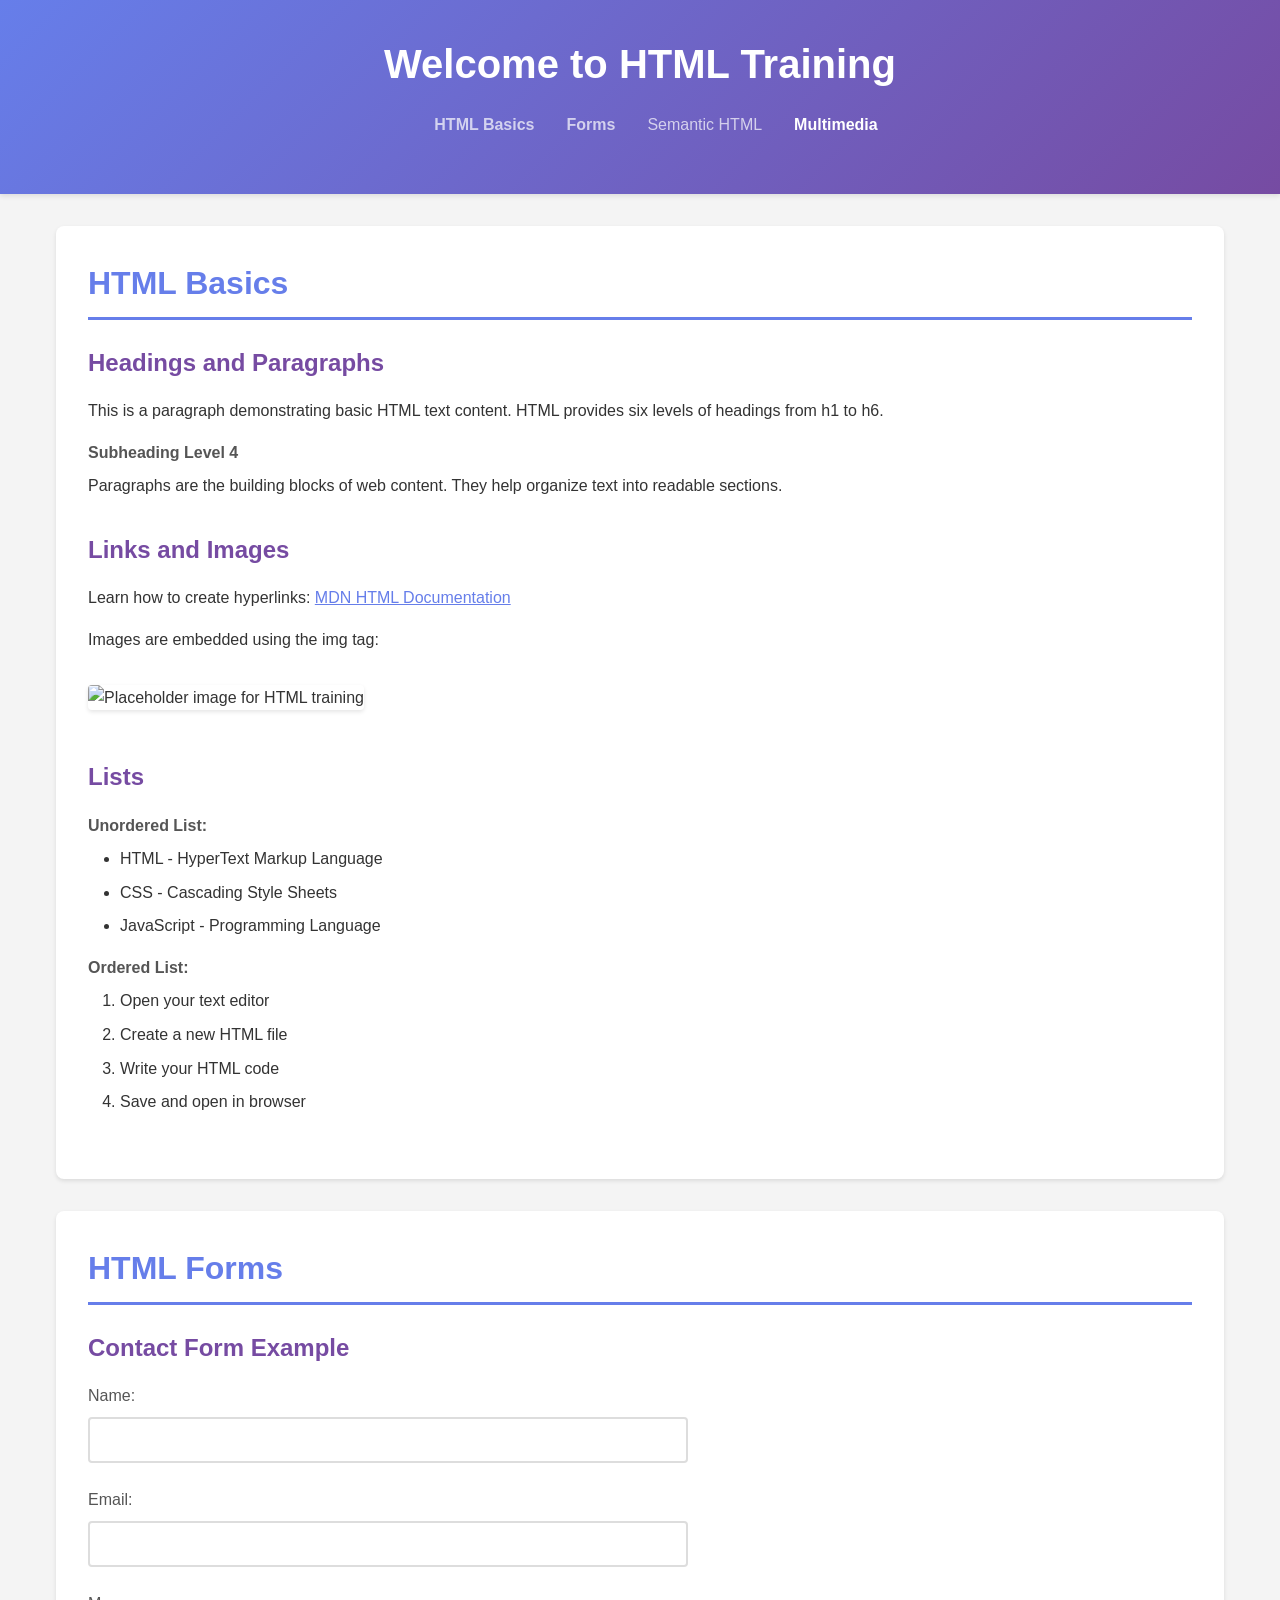
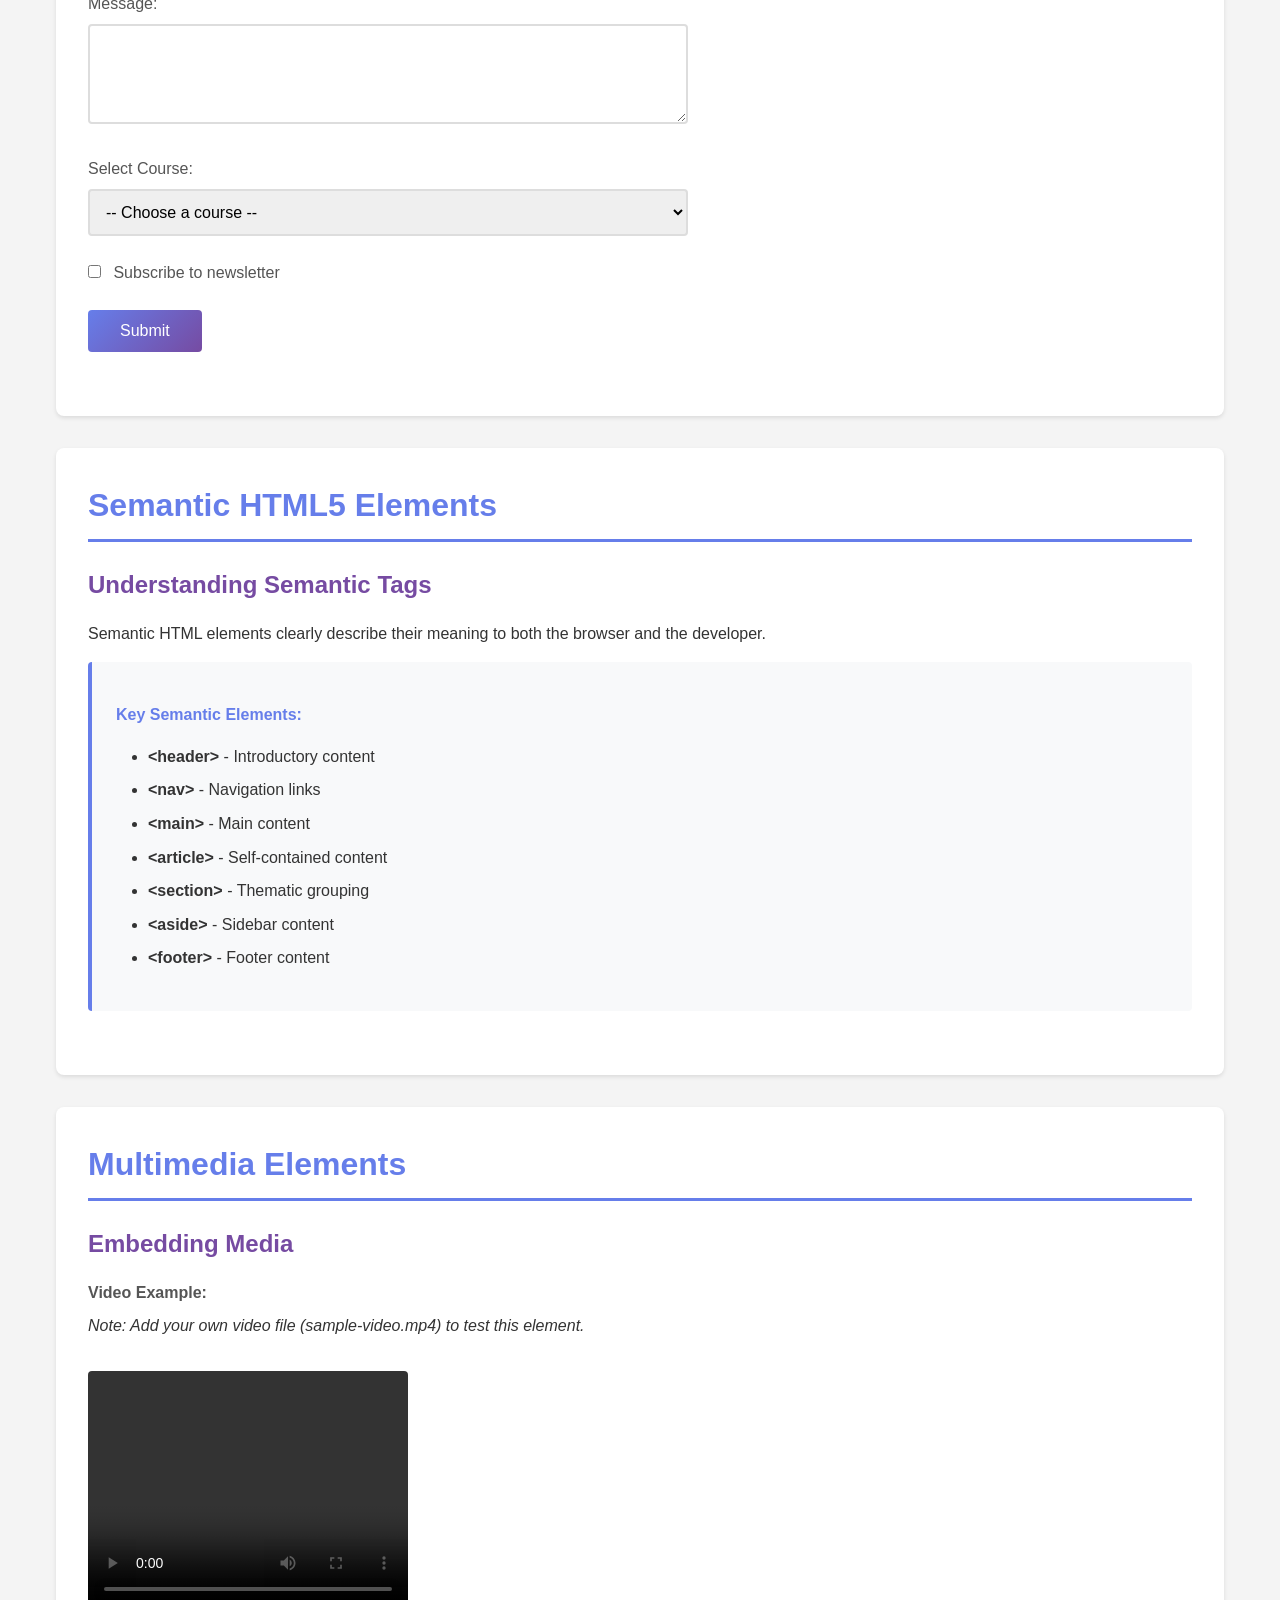
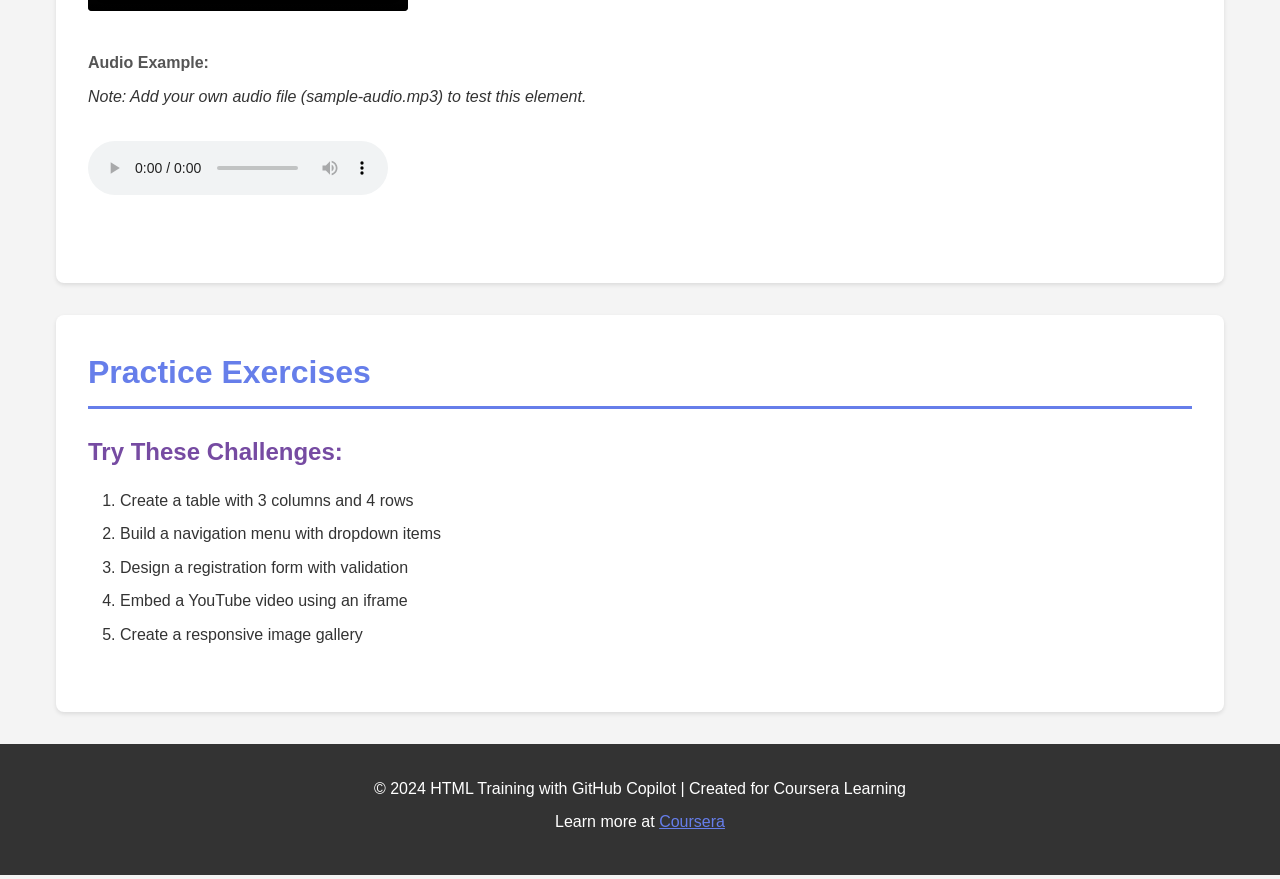
==== commit 9f07ed88: "Fix code review issues: remove duplicate .DS_Store and add media file notes Co-authored-by: ismailan" ====
--- a/index.html
+++ b/index.html
@@ -124,12 +124,14 @@
             <article>
                 <h3>Embedding Media</h3>
                 <h4>Video Example:</h4>
+                <p><em>Note: Add your own video file (sample-video.mp4) to test this element.</em></p>
                 <video width="320" height="240" controls>
                     <source src="sample-video.mp4" type="video/mp4">
                     Your browser does not support the video tag.
                 </video>
 
                 <h4>Audio Example:</h4>
+                <p><em>Note: Add your own audio file (sample-audio.mp3) to test this element.</em></p>
                 <audio controls>
                     <source src="sample-audio.mp3" type="audio/mpeg">
                     Your browser does not support the audio element.
